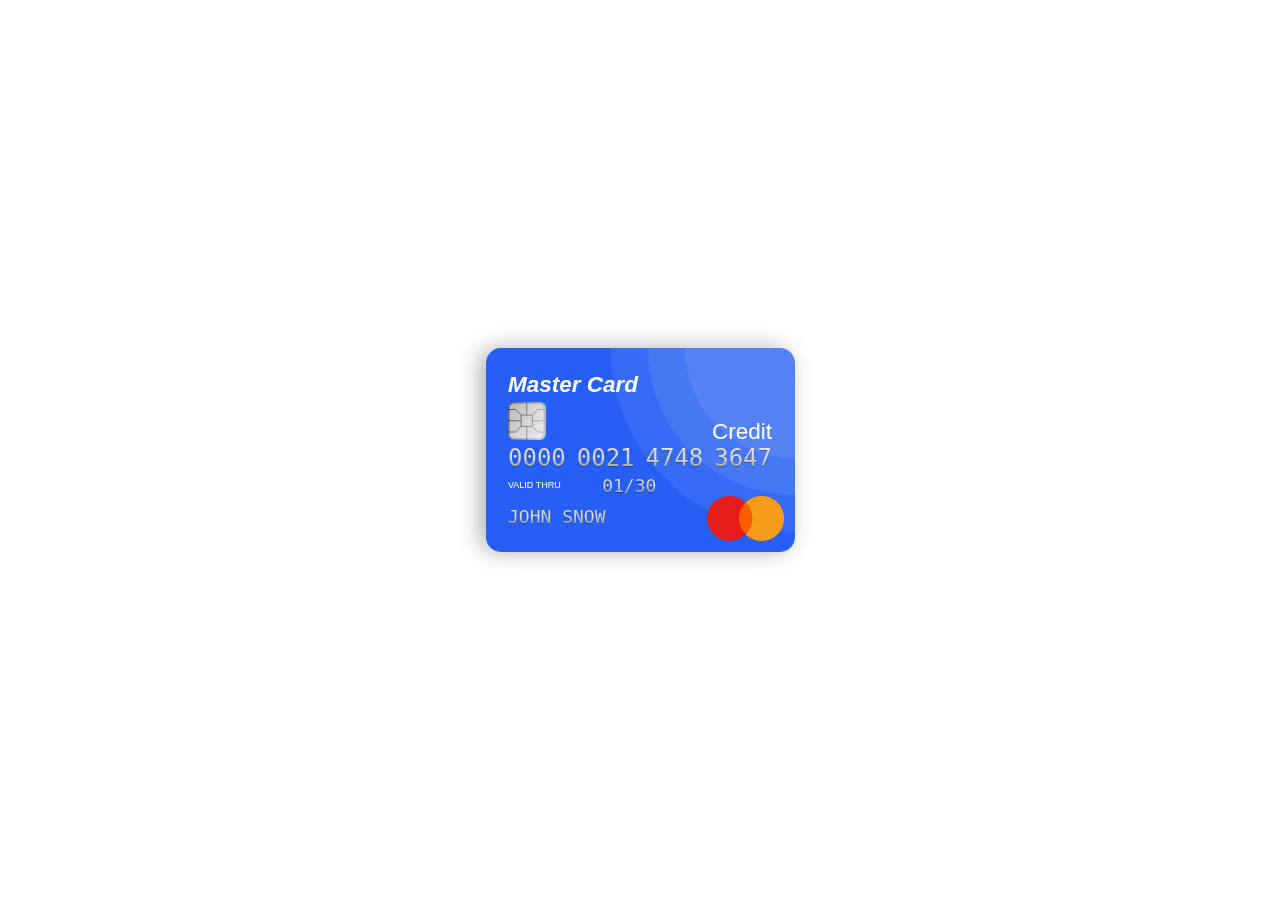
==== card-animation.html @ ebb929c9 "card animation" ====
<!DOCTYPE html>
<html lang="en">
<head>
    <meta charset="UTF-8">
    <meta name="viewport" content="width=device-width, initial-scale=1.0">
    <title>Card Animation</title>
    <link href="assets/css/style.css" rel="stylesheet" type="text/css" />
</head>
<body>
    <div class="flex-wrapper">
    <div class="card">
        <div class="card__info">
            <div class="card__logo">Master Card</div>
            <div class="card__chip">
                <svg class="card__chip-lines" role="img" width="20px" height="20px" viewBox="0 0 100 100" aria-label="Chip">
                    <g opacity="0.8">
                        <polyline points="0,50 35,50" fill="none" stroke="#000" stroke-width="2" />
                        <polyline points="0,20 20,20 35,35" fill="none" stroke="#000" stroke-width="2" />
                        <polyline points="50,0 50,35" fill="none" stroke="#000" stroke-width="2" />
                        <polyline points="65,35 80,20 100,20" fill="none" stroke="#000" stroke-width="2" />
                        <polyline points="100,50 65,50" fill="none" stroke="#000" stroke-width="2" />
                        <polyline points="35,35 65,35 65,65 35,65 35,35" fill="none" stroke="#000" stroke-width="2" />
                        <polyline points="0,80 20,80 35,65" fill="none" stroke="#000" stroke-width="2" />
                        <polyline points="50,100 50,65" fill="none" stroke="#000" stroke-width="2" />
                        <polyline points="65,65 80,80 100,80" fill="none" stroke="#000" stroke-width="2" />
                    </g>
                </svg>
                <div class="card__chip-texture"></div>
            </div>
            <div class="card__type">Credit</div>
            <div class="card__number">
                <span class="card__digit-group">0000</span>
                <span class="card__digit-group">0021</span>
                <span class="card__digit-group">4748</span>
                <span class="card__digit-group">3647</span>
            </div>
            <div class="card__valid-thru" aria-label="Valid thru">Valid thru</div>
            <div class="card__exp-date"><time datetime="2038-01">01/30</time></div>
            <div class="card__name" aria-label="Dee Stroyer">John Snow</div>
            <div class="card__vendor" role="img" aria-labelledby="card-vendor">
                <span id="card-vendor" class="card__vendor-sr">Mastercard</span>
            </div>
        </div>
        <div class="card__texture"></div>
    </div>
</div>
</body>
</html>
---- assets/css/style.css ----
.full {
    position: absolute;
    top: 0;
    left: 0;
    width: 100%;
    height: 100%;
  }

  .scannerFooter {
    left: 0;
    bottom: 0;
    position: absolute;
    height: 6em;
    width: 100%;
    display: flex;
    align-items: center;
    flex-direction: row;
    justify-content: space-evenly;
    background: rgba(0, 0, 0, 0.8);
  }

  .icon {
    width: 2.5em;
    height: 2.5em;
    pointer-events: all;
    cursor: pointer;
  }

  .shutter {
    width: 4em;
    height: 4em;
    margin-top: calc(var(--shutter-size) / -2);
    margin-left: calc(var(--shutter-size) / -2);
    border-radius: 100%;
    background-color: rgb(198, 205, 216);
    padding: 12px;
    box-sizing: border-box;
    cursor: pointer;
  }

  .shutterButton {
    background-color: rgb(255, 255, 255);
    border-radius: 100%;
    width: 100%;
    height: 100%;
  }

  .shutterButton:active {
    background-color: rgb(220, 220, 220);
    border-radius: 100%;
    width: 100%;
    height: 100%;
  }

  .detectedPolygon {
    stroke:green;
    stroke-width: 2;
    fill:lime;
    opacity: 0.3;
  }

  .vertice {
    stroke:darkgreen;
    stroke-width: 3;
    fill: rgba(0,255,0,0.3);
  }

  .scanner {
    background: black;
  }

  .cropper {
    background: black;
  }

  .okayCancelFooter {
    left: 0;
    bottom: 0;
    position: absolute;
    height: 6em;
    width: 100%;
    pointer-events: none;
  }

  .okay {
    position: absolute;
    top: 50%;
    right: 2em;
    transform: translate(0, -50%);
  }

  .cancel {
    position: absolute;
    top: 50%;
    left: 2em;
    transform: translate(0, -50%);
  }

  .toolbar {
    position: absolute;
    top: 0;
    left: 0;
    height: 3em;
    width: 100%;
    background: rgba(0, 0, 0, 0.8);
    display: flex;
    align-items: center;
  }

  .filterList {
    position: absolute;
    top: 3em;
    left: 0;
    height: 4em;
    width: 100%;
    background: rgba(0, 0, 0, 0.8);
    display: flex;
    align-items: center;
  }

  .filterImg {
    display: block;
    margin: 0 auto;
    height: 2.5em;
  }

  .filterImg.selected {
    border: 1px solid #fe8e14;
  } 

  .filterItem {
    margin-left: 1em;
  }

  .filterLabel {
    text-align:center;
    color:white;
    height: 1em;
  }

  .invert {
    filter:invert(1);
    background: black;
    border-radius: 10px;
  }

  .enabled {
    filter: sepia(100%) saturate(100) hue-rotate(1400deg);
  }

  #normalized {
    max-width: 100%;
    max-height: 100%;
  }

  .results img {
    max-width: 100%;
  }

  body {
    overflow: hidden;
    position: fixed;
    width: 100%;
    height: 100%;
    margin             : 0;
    padding            : 0;
    font-family        : "Rubik", sans-serif;
    font-optical-sizing: auto;
    font-weight        : 400;
    font-style         : normal;
  }

  h1,h2,h3,h4,h5,h6{
    font-weight: 400;
}

.home,
.do-again,
.instruction {
    overflow  : auto;
    height    : 100%;
    text-align: center;
}

.text-white{
    color: #fff;
}
.text-center{
    text-align: center;
}
.icon.w-24{
    width: 24px;
}
.width-100{
    width: 160px;
    margin: auto;
    display: flex;
    justify-content: space-evenly;
    align-items: center;
}

.startCameraBtn {
    padding         : 15px 50px;
    color           : #fff;
    background-color: #0cb2b0;
    cursor          : pointer;
    border          : none;
    font-size       : 18px;
    font-weight     : 400;
    margin          : 20px 0;
    border-radius   : 50px;
}

.d-flex {
    display        : flex;
    align-items    : center;
    justify-content: center;
    width          : 100%;
    height         : 100%;
}

.d-flex .fa-1x {
    font-size  : 24px;
    margin-left: 7px;
}

.d-flex.success {
    color: green;
}

.d-flex.fail {
    color: red;
}

.d-column {
    flex-direction: column;
}

  .mask {
    position: fixed;
    left: 0;
    top: 0;
    width: 100%;
    height: 100%;
    background: rgba(0,0,0,0.7);
    display: flex;
    align-items: center;
    justify-content: center;
  }

  .status {
    color:white;
  }

  .imageContainer {
    overflow: auto;
    width: 100%;
    height: calc(100% - 3em);
    display: flex;
    align-items: center;
    justify-content: center;
    position: absolute;
    left: 0;
    top: 3em;
  }


  /**** card animation ****/

  :root {
    --hue: 223;
    --bg: hsl(var(--hue),10%,90%);
    --fg: hsl(var(--hue),10%,10%);
    --primary: hsl(var(--hue),90%,55%);
    font-size: calc(20px + (30 - 20) * (100vw - 320px) / (1280 - 320));
  }
  .flex-wrapper{
    display: flex;
    width: 100%;
    height: 100%;
    align-items: center;
    justify-content: center;
  }
  .card,
  .card__chip {
    overflow: hidden;
    position: relative;
  }
  .card,
  .card__chip-texture,
  .card__texture {
    animation-duration: 3s;
    animation-timing-function: ease-in-out;
    animation-iteration-count: infinite;
  }
  .card {
    animation-name: rotate;
    background-color: var(--primary);
    background-image:
      radial-gradient(circle at 100% 0%,hsla(0,0%,100%,0.08) 29.5%,hsla(0,0%,100%,0) 30%),
      radial-gradient(circle at 100% 0%,hsla(0,0%,100%,0.08) 39.5%,hsla(0,0%,100%,0) 40%),
      radial-gradient(circle at 100% 0%,hsla(0,0%,100%,0.08) 49.5%,hsla(0,0%,100%,0) 50%);
    border-radius: 0.5em;
    box-shadow:
      0 0 0 hsl(0,0%,80%),
      0 0 0 hsl(0,0%,100%),
      -0.2rem 0 0.75rem 0 hsla(0,0%,0%,0.3);
    color: hsl(0,0%,100%);
    width: 10.3em;
    height: 6.8em;
    transform: translate3d(0,0,0);
  }
  .card__info,
  .card__chip-texture,
  .card__texture {
    position: absolute;
  }
  .card__chip-texture,
  .card__texture {
    animation-name: texture;
    top: 0;
    left: 0;
    width: 200%;
    height: 100%;
  }
  .card__info {
    font: 0.75em/1 "DM Sans", sans-serif;
    display: flex;
    align-items: center;
    flex-wrap: wrap;
    padding: 0.75rem;
    inset: 0;
  }
  .card__logo,
  .card__number {
    width: 100%;
  }
  .card__logo {
    font-weight: bold;
    font-style: italic;
  }
  .card__chip {
    background-image: linear-gradient(hsl(0,0%,70%),hsl(0,0%,80%));
    border-radius: 0.2rem;
    box-shadow: 0 0 0 0.05rem hsla(0,0%,0%,0.5) inset;
    width: 1.25rem;
    height: 1.25rem;
    transform: translate3d(0,0,0);
  }
  .card__chip-lines {
    width: 100%;
    height: auto;
  }
  .card__chip-texture {
    background-image: linear-gradient(-80deg,hsla(0,0%,100%,0),hsla(0,0%,100%,0.6) 48% 52%,hsla(0,0%,100%,0));
  }
  .card__type {
    align-self: flex-end;
    margin-left: auto;
  }
  .card__digit-group,
  .card__exp-date,
  .card__name {
    background: linear-gradient(hsl(0,0%,100%),hsl(0,0%,85%) 15% 55%,hsl(0,0%,70%) 70%);
    -webkit-background-clip: text;
    -webkit-text-fill-color: transparent;
    font-family: "Courier Prime", monospace;
    filter: drop-shadow(0 0.05rem hsla(0,0%,0%,0.3));
  }
  .card__number {
    font-size: 0.8rem;
    display: flex;
    justify-content: space-between;
  }
  .card__valid-thru,
  .card__name {
    text-transform: uppercase;
  }
  .card__valid-thru,
  .card__exp-date {
    margin-bottom: 0.25rem;
    width: 30%;
  }
  .card__valid-thru {
    font-size: 0.3rem;
    padding-right: 0.25rem;
    text-align: left;
  }
  .card__exp-date,
  .card__name {
    font-size: 0.6rem;
  }
  .card__exp-date {
    padding-left: 0.25rem;
  }
  .card__name {
    overflow: hidden;
    white-space: nowrap;
    text-overflow: ellipsis;
    width: 6.25rem;
  }
  .card__vendor,
  .card__vendor:before,
  .card__vendor:after {
    position: absolute;
  }
  .card__vendor {
    right: 0.375rem;
    bottom: 0.375rem;
    width: 2.55rem;
    height: 1.5rem;
  }
  .card__vendor:before,
  .card__vendor:after {
    border-radius: 50%;
    content: "";
    display: block;
    top: 0;
    width: 1.5rem;
    height: 1.5rem;
  }
  .card__vendor:before {
    background-color: #e71d1a;
    left: 0;
  }
  .card__vendor:after {
    background-color: #fa5e03;
    box-shadow: -1.05rem 0 0 #f59d1a inset;
    right: 0;
  }
  .card__vendor-sr {
    clip: rect(1px,1px,1px,1px);
    overflow: hidden;
    position: absolute;
    width: 1px;
    height: 1px;
  }
  .card__texture {
    animation-name: texture;
    background-image: linear-gradient(-80deg,hsla(0,0%,100%,0.3) 25%,hsla(0,0%,100%,0) 45%);
  }
  
  /* Dark theme */
  @media (prefers-color-scheme: dark) {
    :root {
      --bg: hsl(var(--hue),10%,30%);
      --fg: hsl(var(--hue),10%,90%);
    }
  }
  
  /* Animation */
  @keyframes rotate {
    from,
    to {
      animation-timing-function: ease-in;
      box-shadow:
        0 0 0 hsl(0,0%,80%),
        0.1rem 0 0 hsl(0,0%,100%),
        -0.2rem 0 0.75rem 0 hsla(0,0%,0%,0.3);
      transform: rotateY(-20deg);
    }
    25%,
    75% {
      animation-timing-function: ease-out;
      box-shadow:
        0 0 0 hsl(0,0%,80%),
        0 0 0 hsl(0,0%,100%),
        -0.25rem -0.05rem 1rem 0.15rem hsla(0,0%,0%,0.3);
      transform: rotateY(0deg);
    }
    50% {
      animation-timing-function: ease-in;
      box-shadow:
        -0.1rem 0 0 hsl(0,0%,80%),
        0 0 0 hsl(0,0%,100%),
        -0.3rem -0.1rem 1.5rem 0.3rem hsla(0,0%,0%,0.3);
      transform: rotateX(20deg);
    }
  }
  @keyframes texture {
    from,
    to {
      transform: translate3d(0,0,0);
    }
    50% {
      transform: translate3d(-50%,0,0);
    }
  }
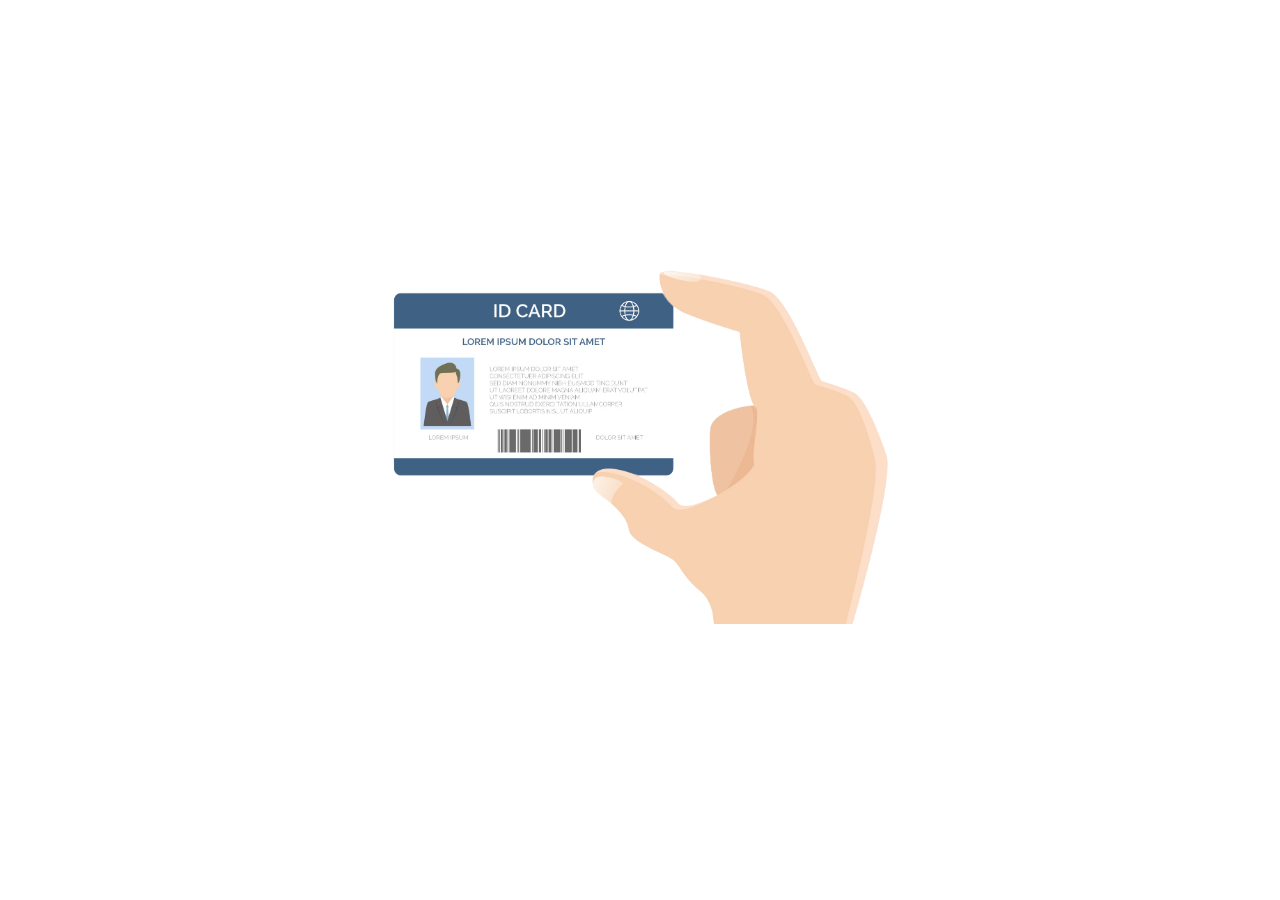
==== commit ba1ea2d0: "final" ====
--- a/card-animation.html
+++ b/card-animation.html
@@ -8,7 +8,7 @@
 </head>
 <body>
     <div class="flex-wrapper">
-    <div class="card">
+    <div class="card" style="display: none;">
         <div class="card__info">
             <div class="card__logo">Master Card</div>
             <div class="card__chip">
@@ -43,6 +43,10 @@
         </div>
         <div class="card__texture"></div>
     </div>
+    <div class="card-in-hand">
+        <img src="assets/images/tilt.png" alt="">
+        <div class="card__texture"></div>
+    </div>
 </div>
 </body>
 </html>--- a/assets/css/style.css
+++ b/assets/css/style.css
@@ -435,6 +435,16 @@
     width: 1px;
     height: 1px;
   }
+  .card-in-hand{
+    width: 500px;
+    animation: rotate;
+    animation-duration: 3s;
+    animation-timing-function: ease-in-out;
+    animation-iteration-count: infinite;
+  }
+  .card-in-hand img{
+    max-width: 100%;
+  }
   .card__texture {
     animation-name: texture;
     background-image: linear-gradient(-80deg,hsla(0,0%,100%,0.3) 25%,hsla(0,0%,100%,0) 45%);
@@ -453,28 +463,28 @@
     from,
     to {
       animation-timing-function: ease-in;
-      box-shadow:
+      /* box-shadow:
         0 0 0 hsl(0,0%,80%),
         0.1rem 0 0 hsl(0,0%,100%),
-        -0.2rem 0 0.75rem 0 hsla(0,0%,0%,0.3);
-      transform: rotateY(-20deg);
+        -0.2rem 0 0.75rem 0 hsla(0,0%,0%,0.3); */
+      transform: rotateY(-30deg);
     }
     25%,
     75% {
       animation-timing-function: ease-out;
-      box-shadow:
+      /* box-shadow:
         0 0 0 hsl(0,0%,80%),
         0 0 0 hsl(0,0%,100%),
-        -0.25rem -0.05rem 1rem 0.15rem hsla(0,0%,0%,0.3);
-      transform: rotateY(0deg);
+        -0.25rem -0.05rem 1rem 0.15rem hsla(0,0%,0%,0.3); */
+      transform: rotateX(0deg);
     }
     50% {
       animation-timing-function: ease-in;
-      box-shadow:
+      /* box-shadow:
         -0.1rem 0 0 hsl(0,0%,80%),
         0 0 0 hsl(0,0%,100%),
-        -0.3rem -0.1rem 1.5rem 0.3rem hsla(0,0%,0%,0.3);
-      transform: rotateX(20deg);
+        -0.3rem -0.1rem 1.5rem 0.3rem hsla(0,0%,0%,0.3); */
+      transform: rotateX(-30deg);
     }
   }
   @keyframes texture {
